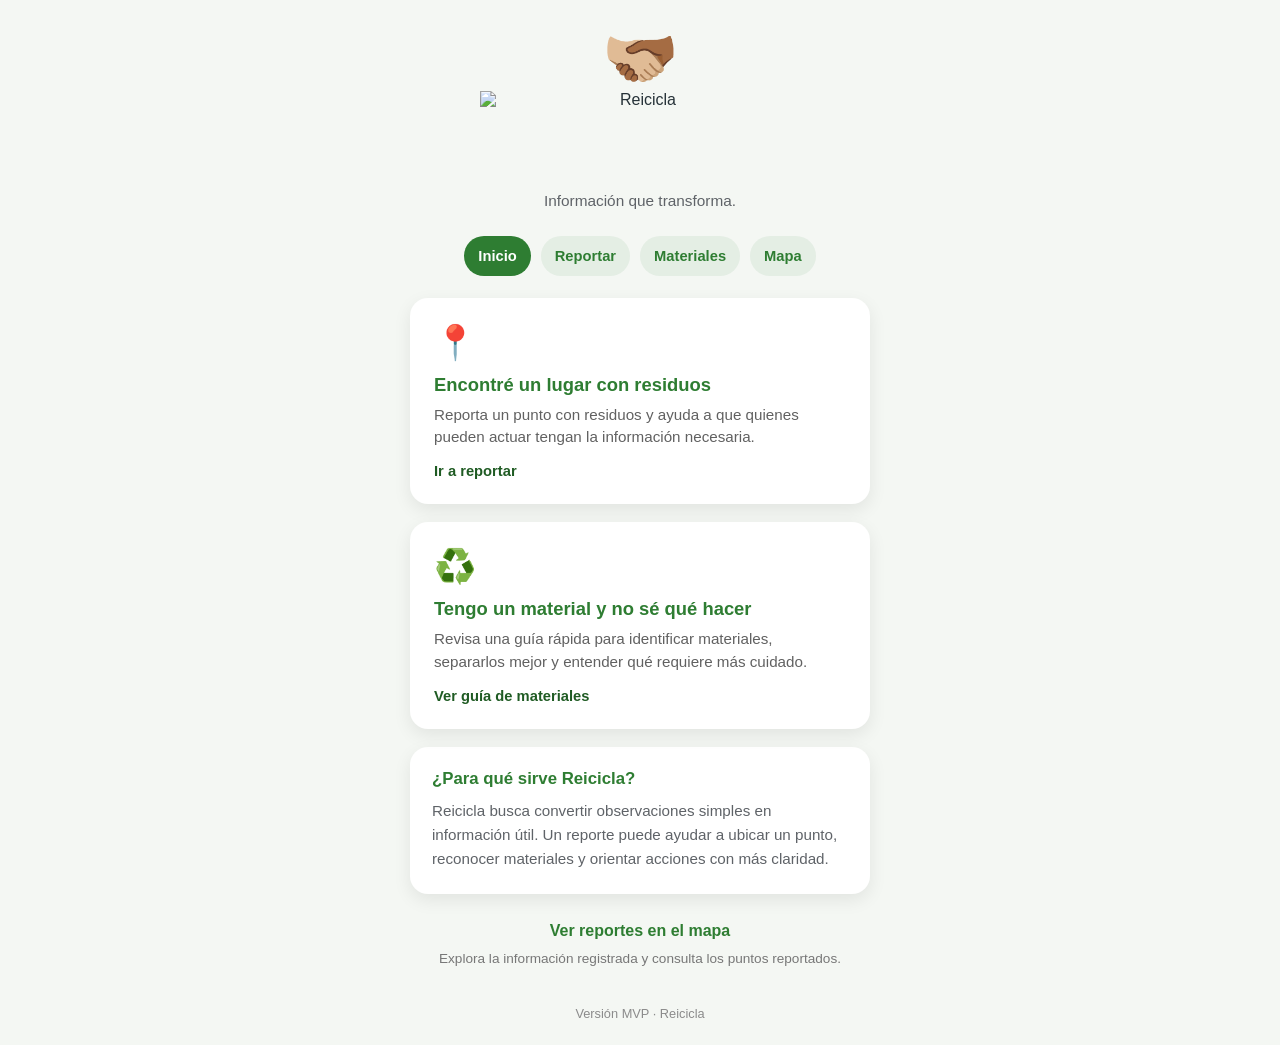
==== index.html @ fca45423 "feat: primera versión pública de Reicicla MVP" ====
<!DOCTYPE html>
<html lang="es">
<head>
  <meta charset="UTF-8">
  <meta name="viewport" content="width=device-width, initial-scale=1.0">
  <title>Reicicla | Informacion que transforma</title>
  <link rel="stylesheet" href="style.css">
</head>
<body>
  <main class="page">
    <div class="container">
      <header class="site-header">
       
         <div class="logo" aria-hidden="true">🫱🏼‍🫲🏾</div>
        <img
  class="brand-logo"
  src="imagenes/reicicla-logo.png"
  alt="Reicicla"
  width="320"
  height="96"
/>
      <h1 class="sr-only">Reicicla</h1>
      <p class="site-subtitle">Información que transforma.</p>
      
     
      </header>

      <nav class="quick-nav" aria-label="Navegación principal">
        <a class="quick-link" href="index.html" aria-current="page">Inicio</a>
        <a class="quick-link" href="reportar.html">Reportar</a>
        <a class="quick-link" href="materiales.html">Materiales</a>
        <a class="quick-link" href="reportes.html">Mapa</a>
      </nav>

      <section class="actions" aria-label="Acciones principales">
        <a class="card" href="reportar.html">
          <div class="icon" aria-hidden="true">📍</div>
          <div class="title">Encontré un lugar con residuos</div>
          <div class="description">
            Reporta un punto con residuos y ayuda a que quienes pueden actuar tengan la información necesaria.
          </div>
          <span class="card-link-text">Ir a reportar</span>
        </a>

        <a class="card" href="materiales.html">
          <div class="icon" aria-hidden="true">♻️</div>
          <div class="title">Tengo un material y no sé qué hacer</div>
          <div class="description">
            Revisa una guía rápida para identificar materiales, separarlos mejor y entender qué requiere más cuidado.
          </div>
          <span class="card-link-text">Ver guía de materiales</span>
        </a>
      </section>

      <section class="purpose-box" aria-labelledby="purpose-title">
        <h3 id="purpose-title">¿Para qué sirve Reicicla?</h3>
        <p>
          Reicicla busca convertir observaciones simples en información útil. Un reporte puede ayudar a ubicar un punto, reconocer materiales y orientar acciones con más claridad.
        </p>
      </section>

      <section class="map-access" aria-label="Acceso secundario">
        <a class="secondary-link strong-link" href="reportes.html">Ver reportes en el mapa</a>
        <p>Explora la información registrada y consulta los puntos reportados.</p>
      </section>

      <footer class="footer">

        <p>Versión MVP · Reicicla</p>
      </footer>
    </div>
  </main>
</body>
</html>
---- style.css ----
* {
  margin: 0;
  padding: 0;
  box-sizing: border-box;
}

:root {
  --bg: #f4f7f3;
  --surface: #ffffff;
  --surface-soft: #f9fcf8;
  --text: #263238;
  --muted: #5f6368;
  --muted-light: #777777;
  --primary: #2e7d32;
  --primary-dark: #1f5b23;
  --primary-soft: #81c784;
  --border: #dbe4da;
  --shadow: 0 6px 18px rgba(0, 0, 0, 0.08);
  --radius: 18px;
}

html {
  font-size: 16px;
}

body {
  font-family: -apple-system, BlinkMacSystemFont, "Segoe UI", Roboto, sans-serif;
  background: var(--bg);
  color: var(--text);
  min-height: 100vh;
}

.page {
  min-height: 100vh;
  display: flex;
  justify-content: center;
  align-items: center;
  padding: 20px;
}

.container {
  width: 100%;
  max-width: 420px;
}

.container-wide {
  max-width: 860px;
}

.site-header {
  text-align: center;
  margin-bottom: 18px;
}

.brand-logo {
  display: block;
  width: min(100%, 320px);
  height: auto;
  margin: 0 auto 2px;
}

.logo {
  font-size: 60px;
  margin-bottom: 0,5px;
}

h1 {
  font-size: clamp(1.9rem, 1.7rem + 0.9vw, 2.4rem);
  font-weight: 600;
  line-height: 1.05;
  letter-spacing: -0.035em;
  color: var(--primary-dark);
  text-align: center;
  margin: 0 0 6px;
}


.sr-only {
  position: absolute;
  width: 1px;
  height: 1px;
  margin: -1px;
  padding: 0;
  overflow: hidden;
  clip: rect(0, 0, 0, 0);
  clip-path: inset(50%);
  white-space: nowrap;
  border: 0;
}

.site-subtitle {
  margin-top: 2px;
  color: var(--muted);
  font-size: 0.96rem;
  line-height: 1.6;
}

.page-header {
  text-align: center;
  margin-bottom: 20px;
}

.page-subtitle {
  margin-top: 4px;
  color: var(--muted);
  font-size: 0.98rem;
  line-height: 1.55;
  text-align: center;
}

.hero {
  text-align: center;
  margin-bottom: 28px;
}
section.hero > h2 {
  font-family: -apple-system, BlinkMacSystemFont, "Segoe UI", Roboto, sans-serif;
  font-size: 1.25rem;
  line-height: 1.3;
  margin-bottom: 14px;
  font-weight: 600;
  letter-spacing: -0.01em;
  color: var(--text);
}
.hero h2 {
  font-size: 1.10rem;
  line-height: 1.3;
  margin-bottom: 14px;
}

.hero p {
  color: var(--muted);
  line-height: 1.6;
  font-size: 0.95rem;
}

.quick-nav {
  display: flex;
  justify-content: center;
  flex-wrap: wrap;
  gap: 10px;
  margin-top: 22px;
  margin-bottom: 22px;
}

.quick-link {
  display: inline-flex;
  align-items: center;
  justify-content: center;
  min-height: 40px;
  padding: 10px 14px;
  border-radius: 999px;
  text-decoration: none;
  color: var(--primary);
  background: rgba(46, 125, 50, 0.08);
  font-size: 0.92rem;
  font-weight: 600;
  transition: background 0.2s ease, color 0.2s ease, transform 0.2s ease;
}

.quick-link:hover {
  background: rgba(46, 125, 50, 0.14);
  transform: translateY(-1px);
}

.quick-link[aria-current="page"] {
  background: var(--primary);
  color: #ffffff;
}

.actions {
  display: grid;
  gap: 18px;
}

.card {
  display: block;
  text-decoration: none;
  background: var(--surface);
  padding: 22px;
  border-radius: var(--radius);
  box-shadow: var(--shadow);
  border: 2px solid transparent;
  transition: transform 0.2s ease, border-color 0.2s ease, box-shadow 0.2s ease;
  color: inherit;
}

.card:hover {
  transform: translateY(-2px);
  border-color: var(--primary-soft);
  box-shadow: 0 10px 24px rgba(0, 0, 0, 0.10);
}

.card:focus-visible,
.secondary-link:focus-visible,
.quick-link:focus-visible {
  outline: 3px solid var(--primary);
  outline-offset: 3px;
}

.icon {
  font-size: 34px;
  margin-bottom: 12px;
}

.title {
  font-size: 1.15rem;
  font-weight: 700;
  color: var(--primary);
  margin-bottom: 8px;
}

.description {
  color: #616161;
  line-height: 1.5;
  font-size: 0.95rem;
}

.card-link-text {
  display: inline-block;
  margin-top: 14px;
  color: var(--primary-dark);
  font-size: 0.92rem;
  font-weight: 700;
}

.purpose-box,
.info-box,
.form-section,
.map-section,
.legend-box,
.checklist-box {
  background: var(--surface);
  border-radius: var(--radius);
  box-shadow: var(--shadow);
  padding: 22px;
  margin-top: 18px;
}

.purpose-box h3,
.info-box h3,
.form-section h3,
.map-header h3,
.legend-box h3,
.checklist-box h3 {
  color: var(--primary);
  font-size: 1.05rem;
  margin-bottom: 10px;
}

.purpose-box p,
.info-box p,
.form-helper,
.map-access p,
.footer,
.material-card p,
.checklist-box ol {
  line-height: 1.6;
}

.purpose-box p {
  color: var(--muted);
  font-size: 0.95rem;
}

.info-box ul {
  padding-left: 18px;
  color: var(--text);
  line-height: 1.6;
  font-size: 0.95rem;
}

.form-helper {
  color: var(--muted);
  font-size: 0.95rem;
  margin-bottom: 14px;
}

.form-embed-placeholder {
  border: 2px dashed var(--primary-soft);
  border-radius: 14px;
  padding: 20px;
  background: var(--surface-soft);
  text-align: center;
  color: var(--muted);
}

.tally-embed-wrapper {
  margin-top: 14px;
  border-radius: 14px;
  overflow: hidden;
  background: #ffffff;
}

.tally-embed-wrapper iframe {
  display: block;
  width: 100%;
  min-height: 520px;
}

.map-access {
  text-align: center;
  margin-top: 28px;
}

.secondary-link {
  color: var(--primary);
  font-weight: 600;
  text-decoration: none;
  font-size: 0.95rem;
}

.secondary-link:hover {
  text-decoration: underline;
}

.strong-link {
  display: inline-block;
  font-size: 1rem;
}

.map-access p {
  margin-top: 8px;
  color: var(--muted-light);
  font-size: 0.85rem;
}

.page-links {
  margin-top: 24px;
  display: flex;
  flex-direction: column;
  gap: 10px;
  align-items: center;
}

.page-links .secondary-link {
  display: inline-block;
}

.footer {
  margin-top: 35px;
  text-align: center;
  font-size: 0.8rem;
  color: #8b8b8b;
}

.footer p + p {
  margin-top: 12px;
}

.map-header {
  display: flex;
  justify-content: space-between;
  align-items: center;
  gap: 12px;
  flex-wrap: wrap;
  margin-bottom: 16px;
}

.map-canvas {
  width: 100%;
  height: 460px;
  border-radius: 14px;
  overflow: hidden;
  background: #dfe8dc;
}

.legend-list {
  display: flex;
  flex-wrap: wrap;
  gap: 12px;
  margin-top: 12px;
}

.legend-item {
  display: inline-flex;
  align-items: center;
  gap: 8px;
  color: var(--muted);
  font-size: 0.92rem;
}

.legend-dot {
  width: 12px;
  height: 12px;
  border-radius: 50%;
  background: var(--primary);
}

.materials-grid {
  display: grid;
  gap: 16px;
  margin-top: 18px;
}

.material-card {
  background: var(--surface);
  border: 1px solid var(--border);
  border-radius: 16px;
  padding: 18px;
  box-shadow: 0 8px 24px rgba(15, 23, 42, 0.06);
}

.material-card h4 {
  margin: 0 0 10px;
  font-size: 1.05rem;
  color: #12344d;
}

.material-card p {
  margin: 0 0 10px;
  color: #44566c;
  font-size: 0.95rem;
}

.material-card p:last-child {
  margin-bottom: 0;
}

.material-card-alert {
  border-color: #f1c27d;
  background: #fff8ef;
}

.checklist-box ol {
  margin: 0;
  padding-left: 20px;
  color: #44566c;
  font-size: 0.95rem;
}

@media (max-width: 640px) {
  .map-canvas {
    height: 380px;
  }
}

@media (min-width: 768px) {
  .container {
    max-width: 460px;
  }

  .hero h2 {
    font-size: 1.6rem;
  }

  .materials-grid {
    grid-template-columns: repeat(2, minmax(0, 1fr));
  }
}
.map-status {
  margin-top: 0.75rem;
  color: #4b5563;
  font-size: 0.95rem;
}

.map-status {
  margin: 0 0 0.5rem;
  font-size: 0.8125rem; /* 13px */
  line-height: 1.35;
  color: #6b7280;
}

.map-note {
  margin: 0.65rem 0 0;
  font-size: 0.8125rem; /* 13px */
  line-height: 1.45;
  color: #7a7a7a;
  max-width: 52ch;
}
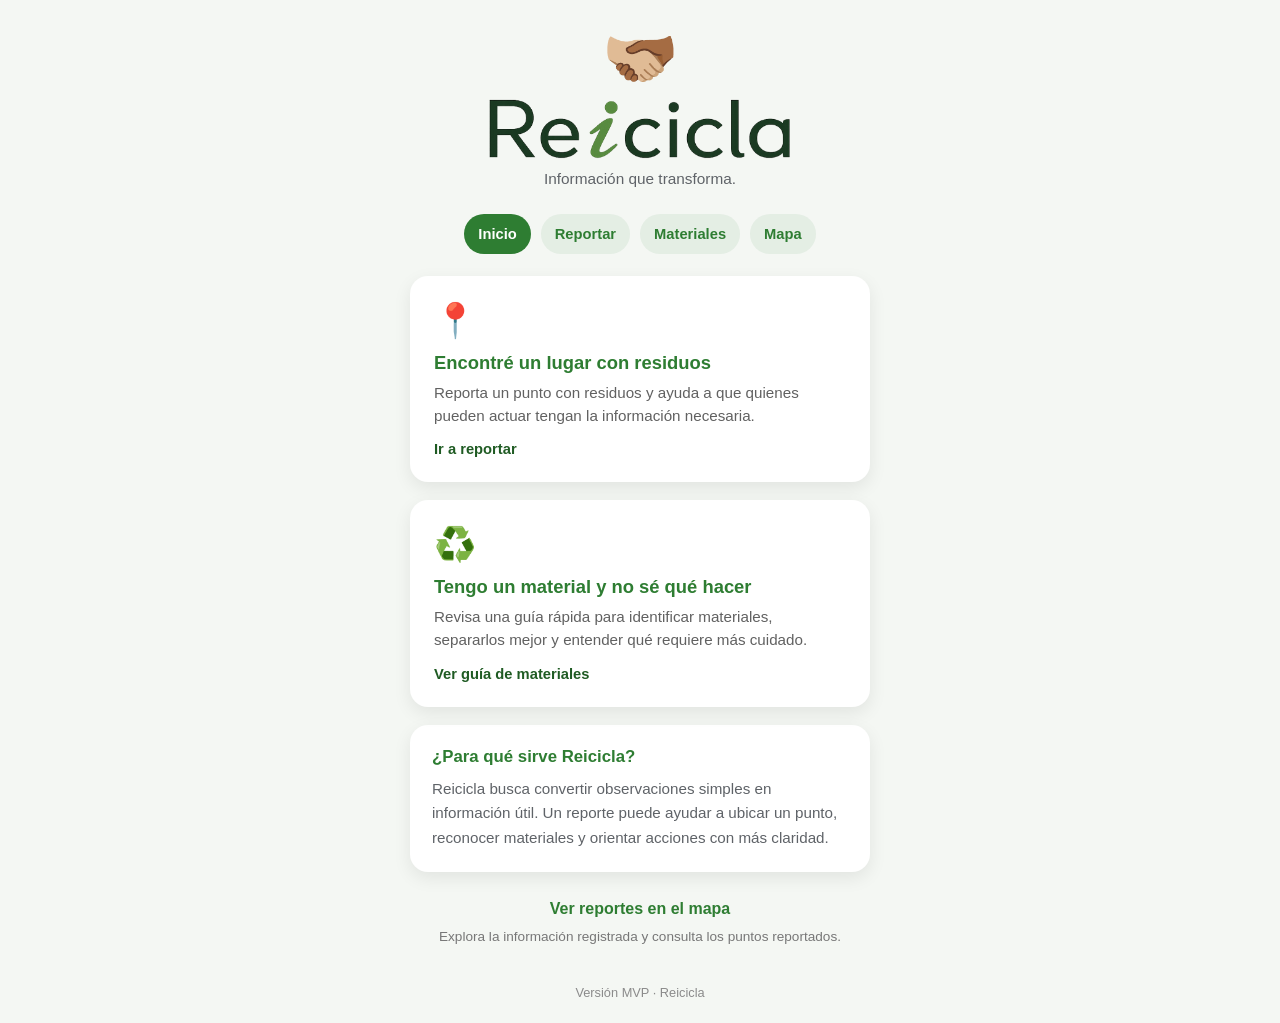
==== commit 5ae1becd: "fix: corrige ruta del brand logo en inicio" ====
--- a/index.html
+++ b/index.html
@@ -14,7 +14,7 @@
          <div class="logo" aria-hidden="true">🫱🏼‍🫲🏾</div>
         <img
   class="brand-logo"
-  src="imagenes/reicicla-logo.png"
+  src="reicicla-logo.png"
   alt="Reicicla"
   width="320"
   height="96"
@@ -71,4 +71,4 @@
     </div>
   </main>
 </body>
-</html>+</html>
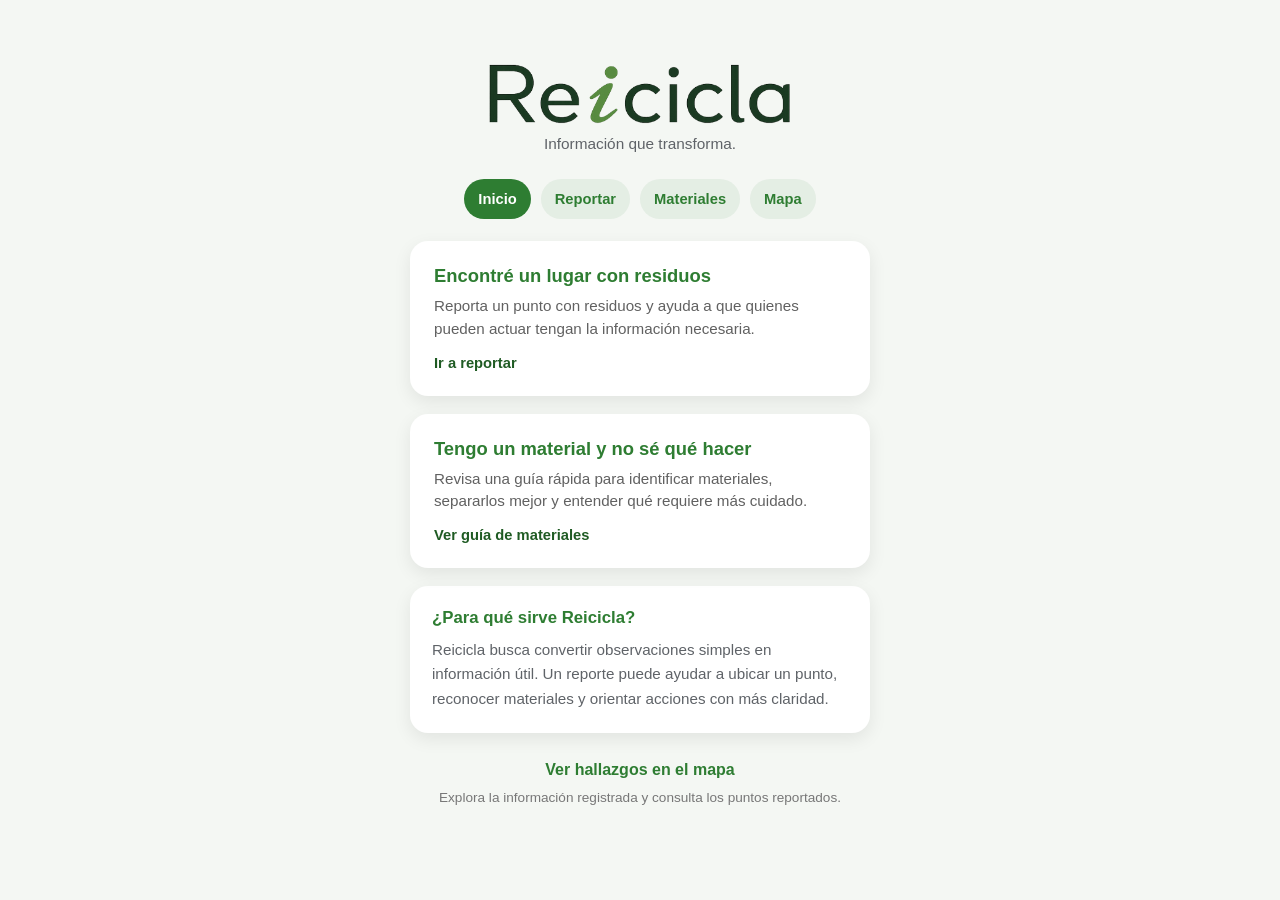
==== commit 273df1ab: "Update index.html Se eliminaron todos los emojis y se mejoro la visibilidad de la pagina ademas de i" ====
--- a/index.html
+++ b/index.html
@@ -3,26 +3,22 @@
 <head>
   <meta charset="UTF-8">
   <meta name="viewport" content="width=device-width, initial-scale=1.0">
-  <title>Reicicla | Informacion que transforma</title>
+  <title>Reicicla | Información que transforma</title>
   <link rel="stylesheet" href="style.css">
 </head>
 <body>
   <main class="page">
     <div class="container">
       <header class="site-header">
-       
-         <div class="logo" aria-hidden="true">🫱🏼‍🫲🏾</div>
         <img
-  class="brand-logo"
-  src="reicicla-logo.png"
-  alt="Reicicla"
-  width="320"
-  height="96"
-/>
-      <h1 class="sr-only">Reicicla</h1>
-      <p class="site-subtitle">Información que transforma.</p>
-      
-     
+          class="brand-logo"
+          src="reicicla-logo.png"
+          alt="Reicicla"
+          width="320"
+          height="96"
+        />
+        <h1 class="sr-only">Reicicla</h1>
+        <p class="site-subtitle">Información que transforma.</p>
       </header>
 
       <nav class="quick-nav" aria-label="Navegación principal">
@@ -34,7 +30,6 @@
 
       <section class="actions" aria-label="Acciones principales">
         <a class="card" href="reportar.html">
-          <div class="icon" aria-hidden="true">📍</div>
           <div class="title">Encontré un lugar con residuos</div>
           <div class="description">
             Reporta un punto con residuos y ayuda a que quienes pueden actuar tengan la información necesaria.
@@ -43,7 +38,6 @@
         </a>
 
         <a class="card" href="materiales.html">
-          <div class="icon" aria-hidden="true">♻️</div>
           <div class="title">Tengo un material y no sé qué hacer</div>
           <div class="description">
             Revisa una guía rápida para identificar materiales, separarlos mejor y entender qué requiere más cuidado.
@@ -60,13 +54,12 @@
       </section>
 
       <section class="map-access" aria-label="Acceso secundario">
-        <a class="secondary-link strong-link" href="reportes.html">Ver reportes en el mapa</a>
+        <a class="secondary-link strong-link" href="reportes.html">Ver hallazgos en el mapa</a>
         <p>Explora la información registrada y consulta los puntos reportados.</p>
       </section>
 
       <footer class="footer">
-
-        <p>Versión MVP · Reicicla</p>
+        <p></p>
       </footer>
     </div>
   </main>
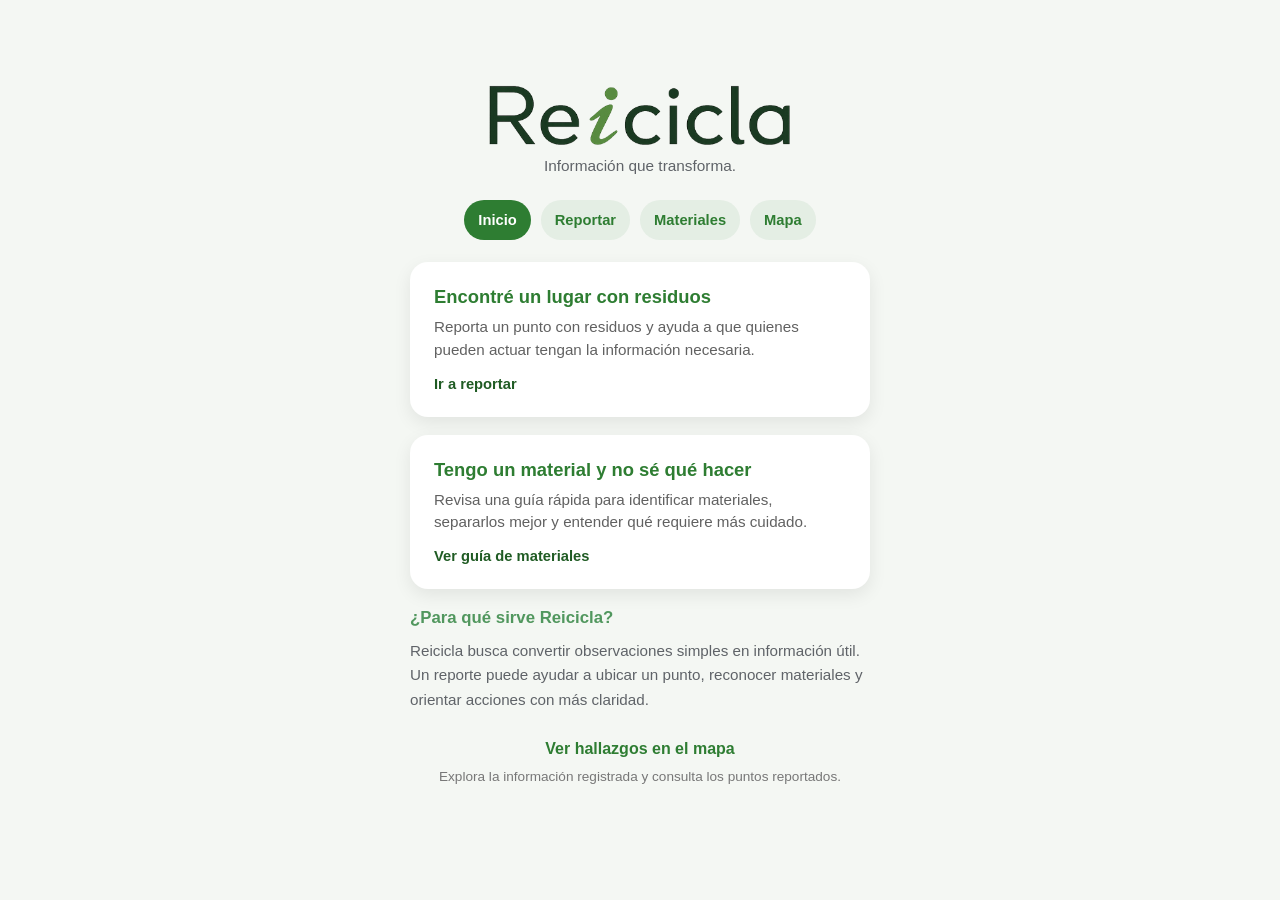
==== commit 0b7ec04b: "Update index.html mejora de los favicon con svg png e ico" ====
--- a/index.html
+++ b/index.html
@@ -4,6 +4,13 @@
   <meta charset="UTF-8">
   <meta name="viewport" content="width=device-width, initial-scale=1.0">
   <title>Reicicla | Información que transforma</title>
+
+  <link rel="icon" href="reicicla-favicon.svg" type="image/svg+xml">
+<link rel="icon" href="reicicla-favicon.png" type="image/png">
+<link rel="icon" href="reicicla-favicon.ico" type="image/x-icon">
+<link rel="apple-touch-icon" href="reicicla-favicon.png">
+<meta name="theme-color" content="#143d1f">
+  
   <link rel="stylesheet" href="style.css">
 </head>
 <body>
--- a/style.css
+++ b/style.css
@@ -59,11 +59,6 @@
   margin: 0 auto 2px;
 }
 
-.logo {
-  font-size: 60px;
-  margin-bottom: 0,5px;
-}
-
 h1 {
   font-size: clamp(1.9rem, 1.7rem + 0.9vw, 2.4rem);
   font-weight: 600;
@@ -73,7 +68,6 @@
   text-align: center;
   margin: 0 0 6px;
 }
-
 
 .sr-only {
   position: absolute;
@@ -112,25 +106,22 @@
   text-align: center;
   margin-bottom: 28px;
 }
-section.hero > h2 {
+
+section.hero > h2,
+.hero h2 {
   font-family: -apple-system, BlinkMacSystemFont, "Segoe UI", Roboto, sans-serif;
-  font-size: 1.25rem;
-  line-height: 1.3;
-  margin-bottom: 14px;
+  font-size: 1.02rem;
+  line-height: 1.45;
+  margin-bottom: 12px;
   font-weight: 600;
   letter-spacing: -0.01em;
-  color: var(--text);
-}
-.hero h2 {
-  font-size: 1.10rem;
-  line-height: 1.3;
-  margin-bottom: 14px;
+  color: #111111;
 }
 
 .hero p {
   color: var(--muted);
-  line-height: 1.6;
-  font-size: 0.95rem;
+  line-height: 1.65;
+  font-size: 0.94rem;
 }
 
 .quick-nav {
@@ -197,11 +188,6 @@
   outline-offset: 3px;
 }
 
-.icon {
-  font-size: 34px;
-  margin-bottom: 12px;
-}
-
 .title {
   font-size: 1.15rem;
   font-weight: 700;
@@ -223,7 +209,14 @@
   font-weight: 700;
 }
 
-.purpose-box,
+.purpose-box {
+  margin-top: 18px;
+  padding: 0;
+  background: transparent;
+  border: none;
+  box-shadow: none;
+}
+
 .info-box,
 .form-section,
 .map-section,
@@ -241,10 +234,13 @@
 .form-section h3,
 .map-header h3,
 .legend-box h3,
-.checklist-box h3 {
-  color: var(--primary);
+.checklist-box h3,
+.section-title {
+  color: #51975e;
   font-size: 1.05rem;
   margin-bottom: 10px;
+  line-height: 1.3;
+  font-weight: 700;
 }
 
 .purpose-box p,
@@ -269,6 +265,10 @@
   font-size: 0.95rem;
 }
 
+.info-box li {
+  margin-bottom: 8px;
+}
+
 .form-helper {
   color: var(--muted);
   font-size: 0.95rem;
@@ -389,7 +389,6 @@
 .materials-grid {
   display: grid;
   gap: 16px;
-  margin-top: 18px;
 }
 
 .material-card {
@@ -404,6 +403,7 @@
   margin: 0 0 10px;
   font-size: 1.05rem;
   color: #12344d;
+  line-height: 1.3;
 }
 
 .material-card p {
@@ -428,6 +428,30 @@
   font-size: 0.95rem;
 }
 
+.checklist-box li {
+  margin-bottom: 8px;
+}
+
+.map-status {
+  margin: 0.75rem 0 1rem;
+  font-size: 0.95rem;
+  line-height: 1.5;
+  color: #4b5563;
+}
+
+.map-status.error {
+  color: #b42318;
+  font-weight: 600;
+}
+
+.map-note {
+  margin: 0.65rem 0 0;
+  font-size: 0.8125rem;
+  line-height: 1.45;
+  color: #7a7a7a;
+  max-width: 52ch;
+}
+
 @media (max-width: 640px) {
   .map-canvas {
     height: 380px;
@@ -440,30 +464,33 @@
   }
 
   .hero h2 {
-    font-size: 1.6rem;
+    font-size: 1.02rem;
   }
 
   .materials-grid {
     grid-template-columns: repeat(2, minmax(0, 1fr));
   }
-}
-.map-status {
-  margin-top: 0.75rem;
-  color: #4b5563;
-  font-size: 0.95rem;
-}
-
-.map-status {
-  margin: 0 0 0.5rem;
-  font-size: 0.8125rem; /* 13px */
-  line-height: 1.35;
-  color: #6b7280;
-}
-
-.map-note {
-  margin: 0.65rem 0 0;
-  font-size: 0.8125rem; /* 13px */
-  line-height: 1.45;
-  color: #7a7a7a;
-  max-width: 52ch;
-}+
+  .info-note {
+  margin-top: 18px;
+  padding: 0;
+  background: transparent;
+  border: none;
+  box-shadow: none;
+}
+
+.info-note h3 {
+  margin: 0 0 6px;
+  font-size: 0.98rem;
+  font-weight: 700;
+  color: #111111;
+  line-height: 1.3;
+}
+
+.info-note p {
+  margin: 0;
+  font-size: 0.9rem;
+  line-height: 1.6;
+  color: #555555;
+}
+}
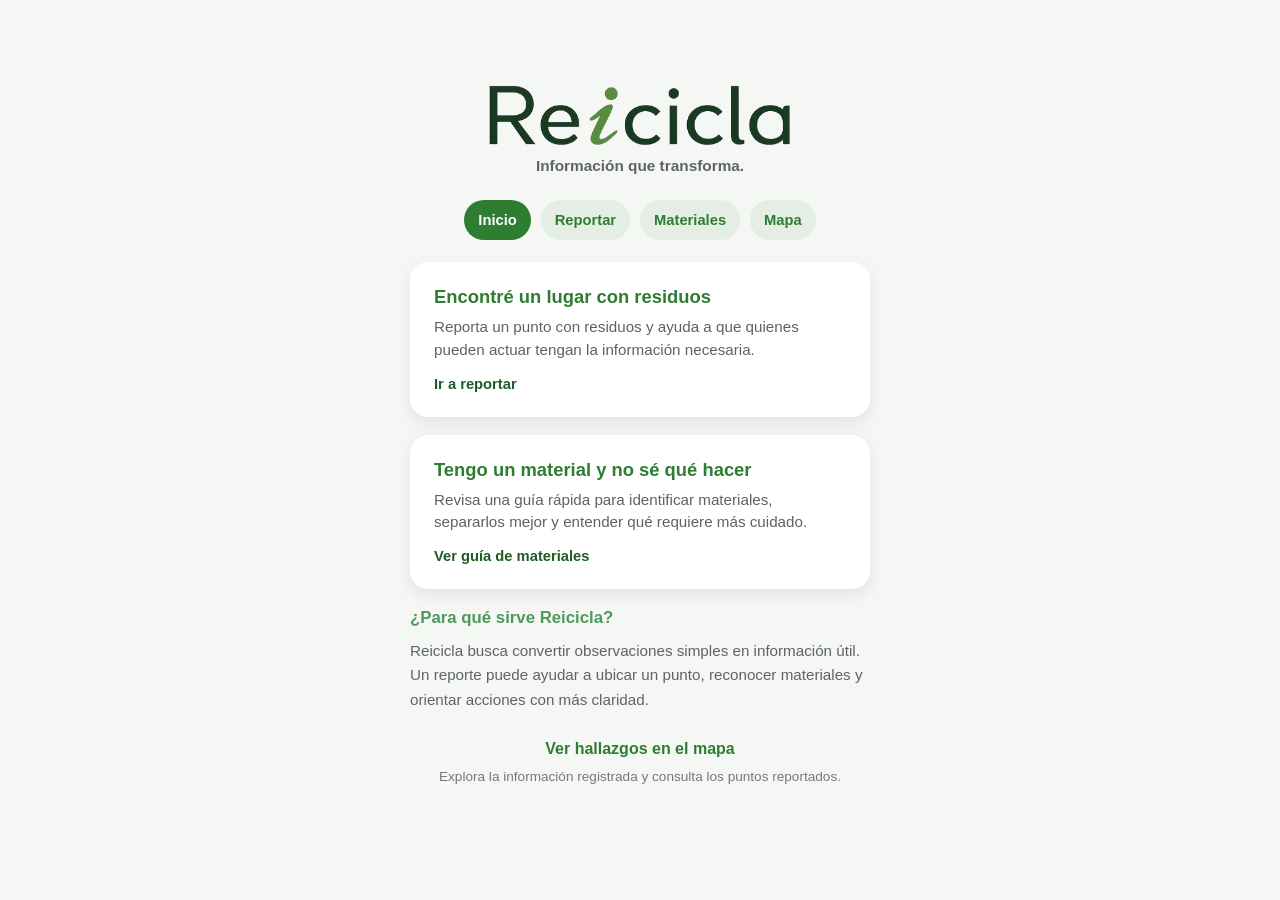
==== commit 30e11fc2: "correccion con W3C" ====
--- a/index.html
+++ b/index.html
@@ -23,9 +23,9 @@
           alt="Reicicla"
           width="320"
           height="96"
-        />
+        >
         <h1 class="sr-only">Reicicla</h1>
-        <p class="site-subtitle">Información que transforma.</p>
+        <h2 class="site-subtitle">Información que transforma.</h2>
       </header>
 
       <nav class="quick-nav" aria-label="Navegación principal">
